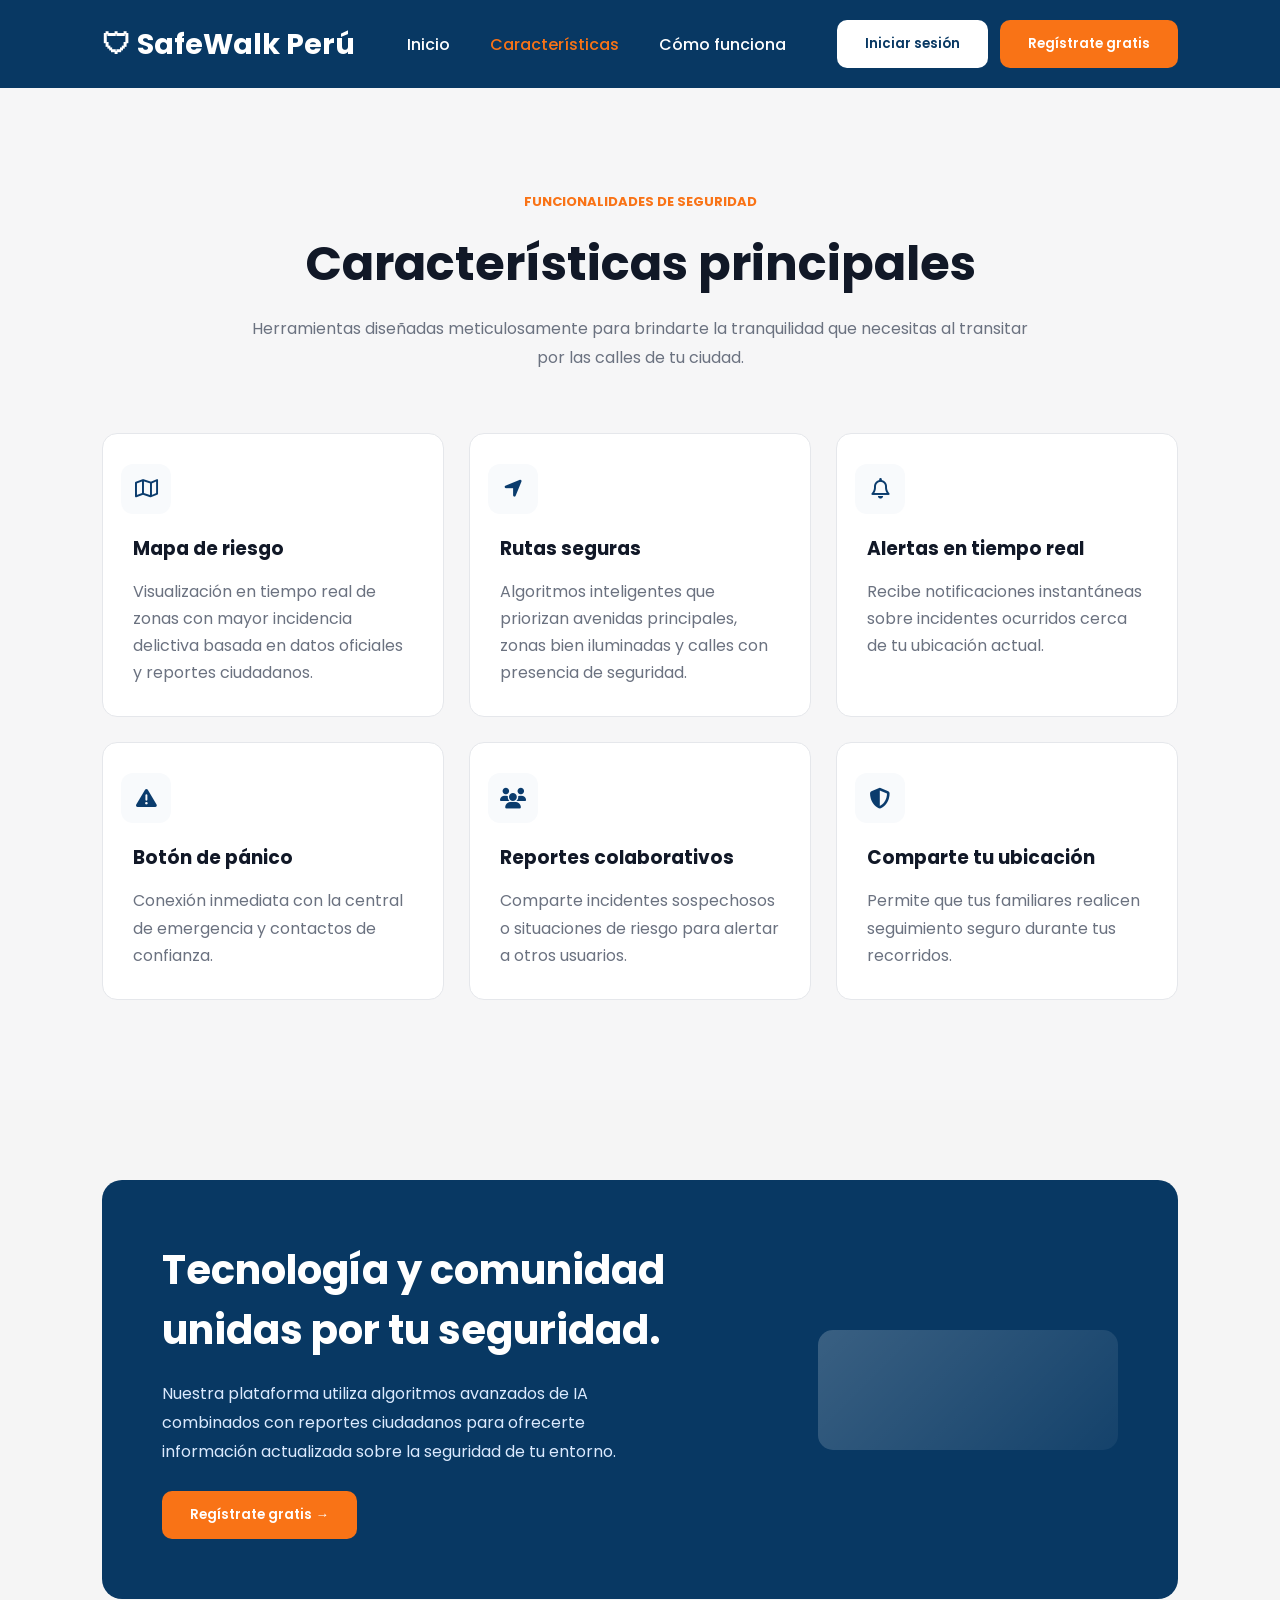
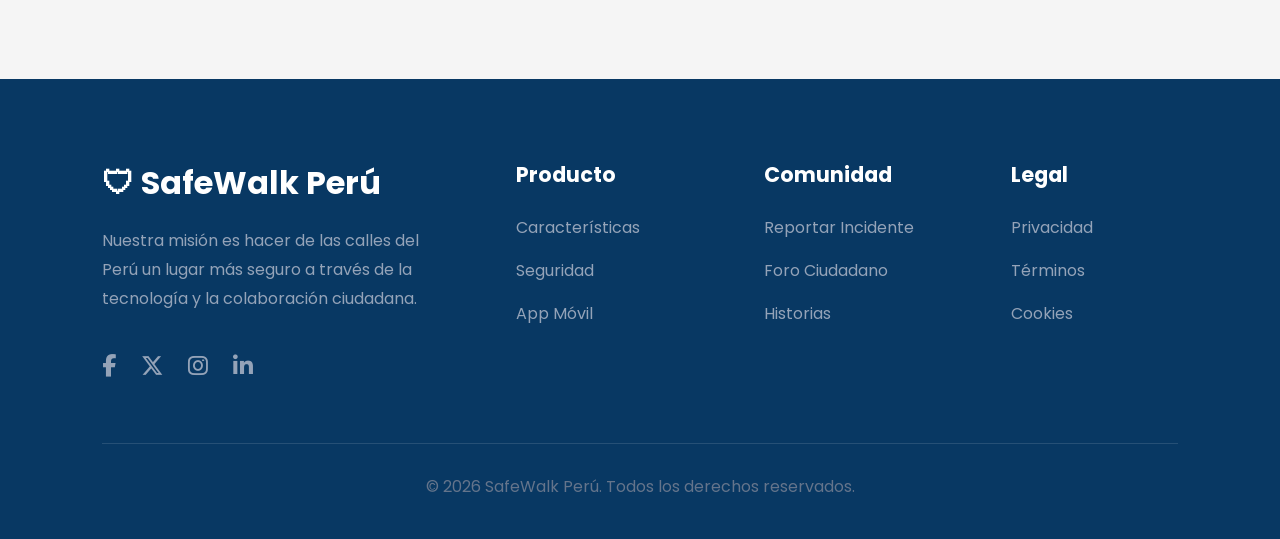
==== caracteristicas.html @ ce7ab17b "Add files via upload" ====
<!DOCTYPE html>
<html lang="es">
  <head>
    <meta charset="UTF-8" />
    <meta name="viewport" content="width=device-width, initial-scale=1.0" />
    <title>Características | SafeWalk Perú</title>

    <link rel="preconnect" href="https://fonts.googleapis.com" />
    <link rel="preconnect" href="https://fonts.gstatic.com" crossorigin />

    <link
      href="https://fonts.googleapis.com/css2?family=Poppins:wght@400;500;600;700;800&display=swap"
      rel="stylesheet"
    />

    <link
      rel="stylesheet"
      href="https://cdnjs.cloudflare.com/ajax/libs/font-awesome/6.5.1/css/all.min.css"
    />

    <link rel="stylesheet" href="styles.css" />
  </head>

  <body>
    <header>
      <nav class="navbar">
        <div class="logo">🛡 SafeWalk Perú</div>

        <ul class="menu">
          <li><a href="index.html">Inicio</a></li>
          <li>
            <a href="caracteristicas.html" class="active">Características</a>
          </li>
          <li><a href="como-funciona.html">Cómo funciona</a></li>
        </ul>

        <div class="nav-buttons">
          <button class="btn-login">Iniciar sesión</button>

          <button class="btn-orange">Regístrate gratis</button>
        </div>
      </nav>
    </header>

    <section class="features-page">
      <div class="features-header">
        <span class="section-tag"> FUNCIONALIDADES DE SEGURIDAD </span>

        <h1>Características principales</h1>

        <p>
          Herramientas diseñadas meticulosamente para brindarte la tranquilidad
          que necesitas al transitar por las calles de tu ciudad.
        </p>
      </div>

      <div class="features-grid">
        <div class="feature-card">
          <div class="feature-icon">
            <i class="fa-regular fa-map"></i>
          </div>

          <h3>Mapa de riesgo</h3>

          <p>
            Visualización en tiempo real de zonas con mayor incidencia delictiva
            basada en datos oficiales y reportes ciudadanos.
          </p>
        </div>

        <div class="feature-card">
          <div class="feature-icon">
            <i class="fa-solid fa-location-arrow"></i>
          </div>

          <h3>Rutas seguras</h3>

          <p>
            Algoritmos inteligentes que priorizan avenidas principales, zonas
            bien iluminadas y calles con presencia de seguridad.
          </p>
        </div>

        <div class="feature-card">
          <div class="feature-icon">
            <i class="fa-regular fa-bell"></i>
          </div>

          <h3>Alertas en tiempo real</h3>

          <p>
            Recibe notificaciones instantáneas sobre incidentes ocurridos cerca
            de tu ubicación actual.
          </p>
        </div>

        <div class="feature-card">
          <div class="feature-icon">
            <i class="fa-solid fa-triangle-exclamation"></i>
          </div>

          <h3>Botón de pánico</h3>

          <p>
            Conexión inmediata con la central de emergencia y contactos de
            confianza.
          </p>
        </div>

        <div class="feature-card">
          <div class="feature-icon">
            <i class="fa-solid fa-users"></i>
          </div>

          <h3>Reportes colaborativos</h3>

          <p>
            Comparte incidentes sospechosos o situaciones de riesgo para alertar
            a otros usuarios.
          </p>
        </div>

        <div class="feature-card">
          <div class="feature-icon">
            <i class="fa-solid fa-shield-halved"></i>
          </div>

          <h3>Comparte tu ubicación</h3>

          <p>
            Permite que tus familiares realicen seguimiento seguro durante tus
            recorridos.
          </p>
        </div>
      </div>
    </section>

    <section class="features-cta">
      <div class="features-cta-content">
        <div>
          <h2>
            Tecnología y comunidad<br />
            unidas por tu seguridad.
          </h2>

          <p>
            Nuestra plataforma utiliza algoritmos avanzados de IA combinados con
            reportes ciudadanos para ofrecerte información actualizada sobre la
            seguridad de tu entorno.
          </p>

          <button class="btn-orange">Regístrate gratis →</button>
        </div>

        <div class="cta-decoration"></div>
      </div>
    </section>

    <footer class="footer">
      <div class="footer-container">
        <div class="footer-brand">
          <h2>🛡 SafeWalk Perú</h2>

          <p>
            Nuestra misión es hacer de las calles del Perú un lugar más seguro a
            través de la tecnología y la colaboración ciudadana.
          </p>

          <div class="social-icons">
            <a href="#">
              <i class="fab fa-facebook-f"></i>
            </a>

            <a href="#">
              <i class="fab fa-x-twitter"></i>
            </a>

            <a href="#">
              <i class="fab fa-instagram"></i>
            </a>

            <a href="#">
              <i class="fab fa-linkedin-in"></i>
            </a>
          </div>
        </div>

        <div class="footer-column">
          <h3>Producto</h3>

          <a href="#">Características</a>
          <a href="#">Seguridad</a>
          <a href="#">App Móvil</a>
        </div>

        <div class="footer-column">
          <h3>Comunidad</h3>

          <a href="#">Reportar Incidente</a>
          <a href="#">Foro Ciudadano</a>
          <a href="#">Historias</a>
        </div>

        <div class="footer-column">
          <h3>Legal</h3>

          <a href="#">Privacidad</a>
          <a href="#">Términos</a>
          <a href="#">Cookies</a>
        </div>
      </div>

      <div class="footer-divider"></div>

      <div class="footer-copy">
        © 2026 SafeWalk Perú. Todos los derechos reservados.
      </div>
    </footer>
  </body>
</html>
---- styles.css ----
* {
  margin: 0;
  padding: 0;
  box-sizing: border-box;
  font-family: "Poppins", sans-serif;
}

body {
  background: #f5f5f5;
  color: #1f2937;
}

/* NAVBAR */

.navbar {
  background: #083863;
  padding: 20px 8%;
  display: flex;
  justify-content: space-between;
  align-items: center;
  position: sticky;
  top: 0;
}

.nav-buttons {
  display: flex;
  gap: 12px;
  align-items: center;
}

.btn-login {
  background: white;
  color: #083863;
  border: none;
  padding: 14px 28px;
  border-radius: 10px;
  cursor: pointer;
  font-weight: 600;
  transition: 0.3s;
}

.btn-login:hover {
  transform: translateY(-2px);
}

.btn-orange {
  background: #f97316;
  color: white;
  border: none;
  padding: 14px 28px;
  border-radius: 10px;
  cursor: pointer;
  font-weight: 600;
  transition: 0.3s;
}

.btn-orange:hover {
  transform: translateY(-2px);
}

.logo {
  color: white;
  font-size: 1.8rem;
  font-weight: 700;
}

.menu {
  display: flex;
  gap: 40px;
  list-style: none;
}

.menu a {
  color: white;
  text-decoration: none;
  font-weight: 500;
}

.btn-orange {
  background: #f97316;
  color: white;
  border: none;
  padding: 14px 28px;
  border-radius: 10px;
  cursor: pointer;
  font-weight: 600;
}

.btn-outline {
  background: white;
  color: #083863;
  border: 1px solid #d1d5db;
  padding: 14px 28px;
  border-radius: 10px;
  cursor: pointer;
}

/* HERO */

.hero {
  max-width: 1300px;
  margin: auto;
  min-height: 90vh;
  display: flex;
  justify-content: space-between;
  align-items: center;
  gap: 100px;
  padding: 80px 40px;
}

.hero-text {
  flex: 1;
}

.badge {
  display: inline-block;
  background: #fff1e8;
  color: #f97316;
  padding: 8px 18px;
  border-radius: 999px;
  font-size: 14px;
  font-weight: 600;
  margin-bottom: 25px;
}

.hero-title {
  font-size: 4rem;
  line-height: 1.05;
  font-weight: 800;
  margin-bottom: 25px;
}

.hero-title span {
  color: #f97316;
}

.hero-description {
  max-width: 620px;
  color: #6b7280;
  font-size: 1.2rem;
  line-height: 1.8;
}

.hero-buttons {
  display: flex;
  gap: 15px;
  margin-top: 35px;
  margin-bottom: 40px;
}

.benefits {
  display: grid;
  grid-template-columns: repeat(2, 1fr);
  gap: 18px 50px;
  color: #4b5563;
}

.hero-image {
  position: relative;
}

.hero-image img {
  width: 520px;
  height: 560px;
  object-fit: cover;
  border-radius: 20px;
  border: 5px solid white;
  box-shadow: 0 25px 60px rgba(0, 0, 0, 0.18);
}

/* TARJETAS FLOTANTES */

.floating-card {
  position: absolute;
  background: white;
  padding: 15px 20px;
  border-radius: 18px;
  box-shadow: 0 10px 30px rgba(0, 0, 0, 0.15);
  display: flex;
  flex-direction: column;
  gap: 4px;
}

.floating-card small {
  color: #6b7280;
}

.top-card {
  top: 30px;
  right: -40px;
}

.left-card {
  left: -40px;
  bottom: 80px;
}

.right-card {
  right: -30px;
  bottom: 20px;
}

/* RESPONSIVE */

@media (max-width: 992px) {
  .hero {
    flex-direction: column;
    text-align: center;
    gap: 60px;
  }

  .hero-title {
    font-size: 3.5rem;
  }

  .benefits {
    grid-template-columns: 1fr;
  }

  .hero-image img {
    width: 100%;
    max-width: 450px;
    height: auto;
  }

  .floating-card {
    display: none;
  }

  .menu {
    display: none;
  }
}

/* DESAFÍOS */

.challenge {
  background: f5f5f5;
  padding: 120px 8%;
}

.section-header {
  text-align: center;
  max-width: 800px;
  margin: 0 auto 70px;
}

.section-header h2 {
  font-size: 3rem;
  font-weight: 800;
  color: #111827;
}

.line {
  width: 80px;
  height: 5px;
  background: #f97316;
  border-radius: 20px;
  margin: 20px auto 30px;
}

.section-header p {
  color: #6b7280;
  font-size: 1.15rem;
  line-height: 1.8;
}

.challenge-cards {
  max-width: 1200px;
  margin: auto;
  display: grid;
  grid-template-columns: repeat(3, 1fr);
  gap: 30px;
}

.challenge-card {
  background: #f1f5f9;
  padding: 45px 35px;
  border-radius: 18px;
  text-align: center;
  transition: 0.3s;
}

.challenge-card:hover {
  transform: translateY(-8px);
  box-shadow: 0 15px 30px rgba(0, 0, 0, 0.08);
}

.icon {
  font-size: 2rem;
  margin-bottom: 20px;
}

.challenge-card h3 {
  font-size: 1.2rem;
  margin-bottom: 18px;
  color: #1f2937;
}

.challenge-card p {
  color: #6b7280;
  line-height: 1.8;
}

/* RESPONSIVE */

@media (max-width: 992px) {
  .challenge-cards {
    grid-template-columns: 1fr;
  }

  .section-header h2 {
    font-size: 2.2rem;
  }
}

/* CTA AZUL */

.community {
  background: #083863;
  padding: 80px 8%;
}

.community-content {
  max-width: 1200px;
  margin: auto;
  display: flex;
  justify-content: space-between;
  align-items: center;
  gap: 60px;
}

.community-text h2 {
  color: white;
  font-size: 3rem;
  line-height: 1.1;
  margin-bottom: 20px;
}

.community-text p {
  color: #dbeafe;
  font-size: 1.15rem;
  line-height: 1.8;
  max-width: 600px;
}

.community-btn {
  background: #f97316;
  color: white;
  border: none;
  padding: 24px 45px;
  border-radius: 16px;
  font-size: 1.2rem;
  font-weight: 600;
  cursor: pointer;

  box-shadow: 0 12px 30px rgba(249, 115, 22, 0.35),
    0 6px 12px rgba(0, 0, 0, 0.12);

  transition: all 0.3s ease;
}

.community-btn:hover {
  transform: translateY(-4px);

  box-shadow: 0 18px 40px rgba(249, 115, 22, 0.45),
    0 10px 20px rgba(0, 0, 0, 0.18);
}

/* PRIORIDAD */

.priority {
  padding: 100px 8%;
  display: flex;
  align-items: center;
  justify-content: center;
  gap: 70px;
  background: #f6f6f7;
}

.priority-image img {
  width: 520px;
  height: 340px;
  object-fit: cover;
  border-radius: 20px;
  box-shadow: 0 10px 25px rgba(0, 0, 0, 0.12);
}

.priority-content {
  max-width: 550px;
}

.priority-content h2 {
  font-size: 3rem;
  line-height: 1.1;
  margin-bottom: 25px;
  color: #111827;
}

.priority-content p {
  color: #6b7280;
  line-height: 1.9;
  margin-bottom: 30px;
}

.feature-box {
  background: white;
  border: 1px solid #e5e7eb;
  border-radius: 16px;
  padding: 20px;
  display: flex;
  gap: 18px;
  align-items: flex-start;
  margin-bottom: 18px;
}

.feature-icon {
  font-size: 1.5rem;
}

.feature-box h4 {
  margin-bottom: 6px;
  color: #111827;
}

.feature-box span {
  color: #6b7280;
  font-size: 0.95rem;
}

/* RESPONSIVE */

@media (max-width: 992px) {
  .community-content {
    flex-direction: column;
    text-align: center;
  }

  .community-btn {
    min-width: auto;
    width: 100%;
  }

  .priority {
    flex-direction: column;
  }

  .priority-image img {
    width: 100%;
    height: auto;
  }

  .priority-content h2 {
    font-size: 2.2rem;
  }
}

.footer {
  background: #083863;
  padding: 80px 8% 40px;
}

.footer-container {
  max-width: 1200px;
  margin: auto;
  display: grid;
  grid-template-columns: 2fr 1fr 1fr 1fr;
  gap: 80px;
}

.footer-brand h2 {
  color: white;
  font-size: 2rem;
  margin-bottom: 20px;
}

.footer-brand p {
  color: #94a3b8;
  line-height: 1.8;
  max-width: 420px;
}

.social-icons {
  display: flex;
  gap: 25px;
  margin-top: 35px;
}

.social-icons a {
  color: #94a3b8;
  text-decoration: none;
  font-size: 1.4rem;
  transition: 0.3s;
}

.social-icons a:hover {
  color: white;
}

.footer-column h3 {
  color: white;
  margin-bottom: 25px;
  font-size: 1.3rem;
}

.footer-column a {
  display: block;
  text-decoration: none;
  color: #94a3b8;
  margin-bottom: 18px;
  transition: 0.3s;
}

.footer-column a:hover {
  color: white;
}

.footer-divider {
  max-width: 1200px;
  margin: 60px auto 30px;
  border-top: 1px solid rgba(255, 255, 255, 0.12);
}

.footer-copy {
  text-align: center;
  color: #64748b;
}

/* RESPONSIVE */

@media (max-width: 992px) {
  .footer-container {
    grid-template-columns: 1fr;
    gap: 40px;
  }

  .footer-brand {
    text-align: center;
  }

  .footer-brand p {
    margin: auto;
  }

  .social-icons {
    justify-content: center;
  }
}

.features-page {
  padding: 100px 8%;
  background: #f6f6f7;
}

.features-header {
  text-align: center;
  max-width: 800px;
  margin: auto;
}

.section-tag {
  color: #f97316;
  font-size: 13px;
  font-weight: 700;
}

.features-header h1 {
  font-size: 3rem;
  margin: 15px 0;
  color: #111827;
}

.features-header p {
  color: #6b7280;
  line-height: 1.8;
}

/* GRID */

.features-grid {
  margin-top: 60px;

  display: grid;
  grid-template-columns: repeat(3, 1fr);
  gap: 25px;

  max-width: 1200px;
  margin-left: auto;
  margin-right: auto;
}

.feature-card {
  background: white;
  border: 1px solid #e5e7eb;
  border-radius: 15px;
  padding: 30px;
  transition: 0.3s;
}

.feature-card:hover {
  transform: translateY(-5px);
  box-shadow: 0 15px 30px rgba(0, 0, 0, 0.08);
}

.feature-icon {
  font-size: 2rem;
  margin-bottom: 20px;
}

.feature-card h3 {
  margin-bottom: 15px;
  color: #111827;
}

.feature-card p {
  color: #6b7280;
  line-height: 1.7;
}

/* CTA */

.features-cta {
  padding: 80px 8%;
}

.features-cta-content {
  max-width: 1200px;
  margin: auto;

  background: #083863;
  border-radius: 20px;

  padding: 60px;

  display: flex;
  justify-content: space-between;
  align-items: center;
}

.features-cta-content h2 {
  color: white;
  font-size: 2.5rem;
  margin-bottom: 20px;
}

.features-cta-content p {
  color: #dbeafe;
  max-width: 500px;
  line-height: 1.8;
  margin-bottom: 25px;
}

.cta-decoration {
  width: 300px;
  height: 120px;

  background: linear-gradient(
    135deg,
    rgba(255, 255, 255, 0.2),
    rgba(255, 255, 255, 0.05)
  );

  border-radius: 15px;
}

/* RESPONSIVE */

@media (max-width: 992px) {
  .features-grid {
    grid-template-columns: 1fr;
  }

  .features-cta-content {
    flex-direction: column;
    gap: 40px;
    text-align: center;
  }

  .features-header h1 {
    font-size: 2.2rem;
  }
}

.active {
  color: #f97316 !important;
  font-weight: 700;
}

.feature-icon {
  width: 50px;
  height: 50px;
  display: flex;
  align-items: center;
  justify-content: center;
  background: #f8fafc;
  border-radius: 12px;
  color: #0b3c6d;
  font-size: 1.3rem;
  margin-bottom: 20px;
  margin-left: -12px; /* mueve a la izquierda */
}

/* COMO FUNCIONA */

.how-page {
  padding: 80px 8%;
  background: #f6f6f7;
}

.how-header {
  text-align: center;
  max-width: 800px;
  margin: auto;
}

.how-header h1 {
  font-size: 3.5rem;
  margin: 15px 0;
}

.how-header span {
  color: #0b3c6d;
}

.how-header p {
  color: #6b7280;
  line-height: 1.8;
}

.timeline {
  max-width: 1000px;
  margin: 80px auto 0;
  position: relative;
}

.timeline::before {
  content: "";
  position: absolute;
  left: 25px;
  top: 0;
  bottom: 0;
  width: 3px;
  background: #dbe4ef;
}

.timeline-item {
  display: flex;
  gap: 30px;
  margin-bottom: 40px;
  position: relative;
}

.timeline-number {
  width: 50px;
  height: 50px;
  border-radius: 50%;
  background: #0b3c6d;
  color: white;
  display: flex;
  align-items: center;
  justify-content: center;
  font-weight: 700;
  z-index: 2;
}

.timeline-card {
  flex: 1;
  background: white;
  border-radius: 18px;
  border: 1px solid #e5e7eb;
  padding: 20px;
  display: flex;
  gap: 25px;
}

.timeline-card img {
  width: 220px;
  height: 130px;
  object-fit: cover;
  border-radius: 12px;
}

.timeline-content h3 {
  margin-bottom: 15px;
  color: #111827;
}

.timeline-content p {
  color: #6b7280;
  line-height: 1.8;
}

/* CTA COMO FUNCIONA */

.walk-cta {
  padding: 60px 8%;
}

.walk-cta-content {
  max-width: 1200px;
  margin: auto;

  background: #083863;
  border-radius: 18px;

  padding: 40px 50px;

  display: flex;
  justify-content: space-between;
  align-items: center;

  box-shadow: 0 10px 25px rgba(0, 0, 0, 0.12);
}

.walk-cta-text h2 {
  color: white;
  font-size: 2.3rem;
  margin-bottom: 15px;
}

.walk-cta-text p {
  color: #dbeafe;
  font-size: 1.05rem;
  line-height: 1.8;
  max-width: 500px;
}

.walk-cta-buttons {
  display: flex;
  gap: 15px;
}

.walk-cta-buttons .btn-orange {
  min-width: 200px;
}

.walk-cta-buttons .btn-outline {
  background: white;
  border: none;
  min-width: 180px;
  color: #374151;
}

/* RESPONSIVE */

@media (max-width: 992px) {
  .walk-cta-content {
    flex-direction: column;
    text-align: center;
    gap: 30px;
  }

  .walk-cta-buttons {
    width: 100%;
    justify-content: center;
  }
}
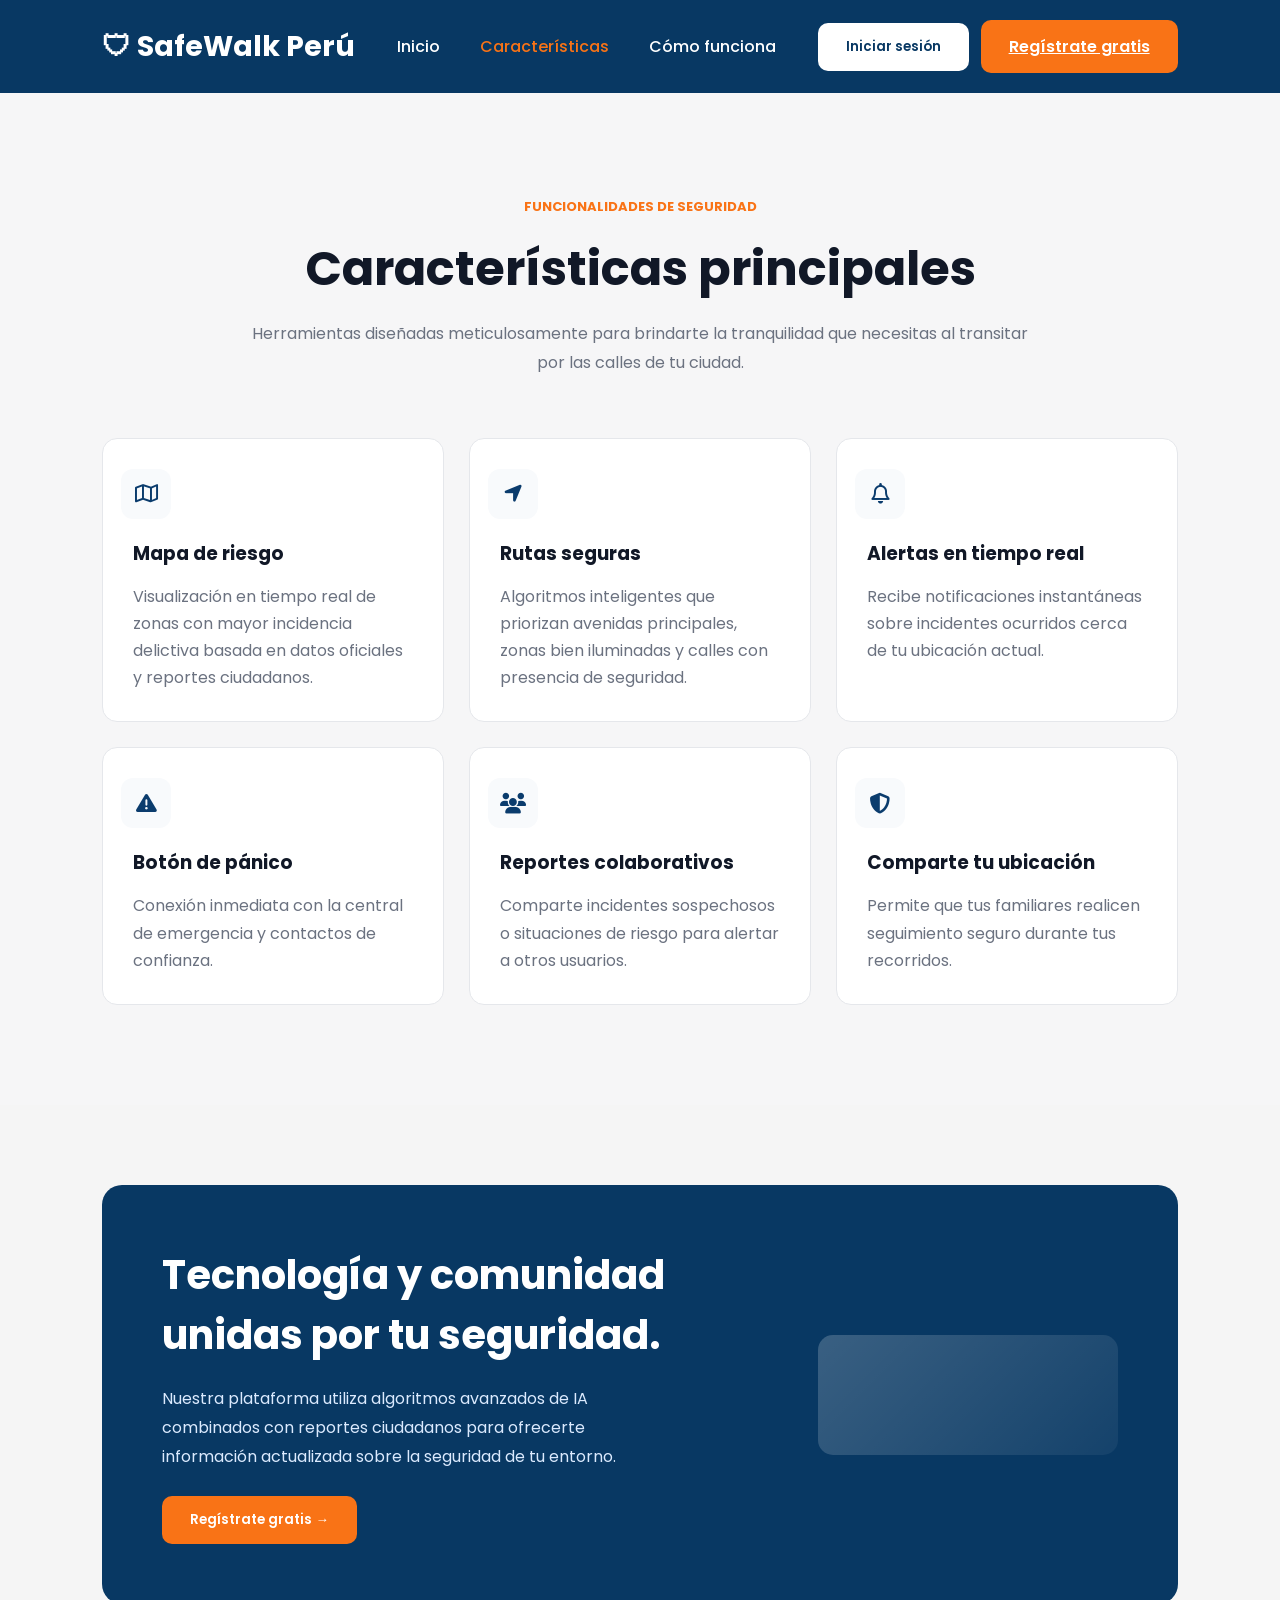
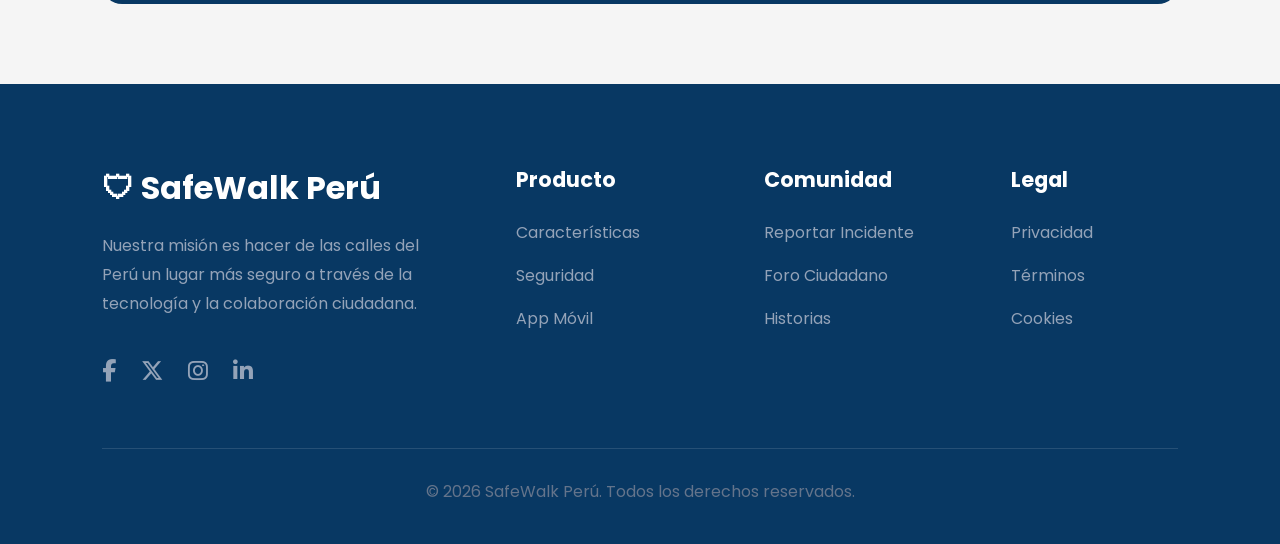
==== commit 052c0bb9: "caracteristicas.html" ====
--- a/caracteristicas.html
+++ b/caracteristicas.html
@@ -37,7 +37,7 @@
         <div class="nav-buttons">
           <button class="btn-login">Iniciar sesión</button>
 
-          <button class="btn-orange">Regístrate gratis</button>
+          <a href="registro.html" class="btn-orange"> Regístrate gratis </a>
         </div>
       </nav>
     </header>
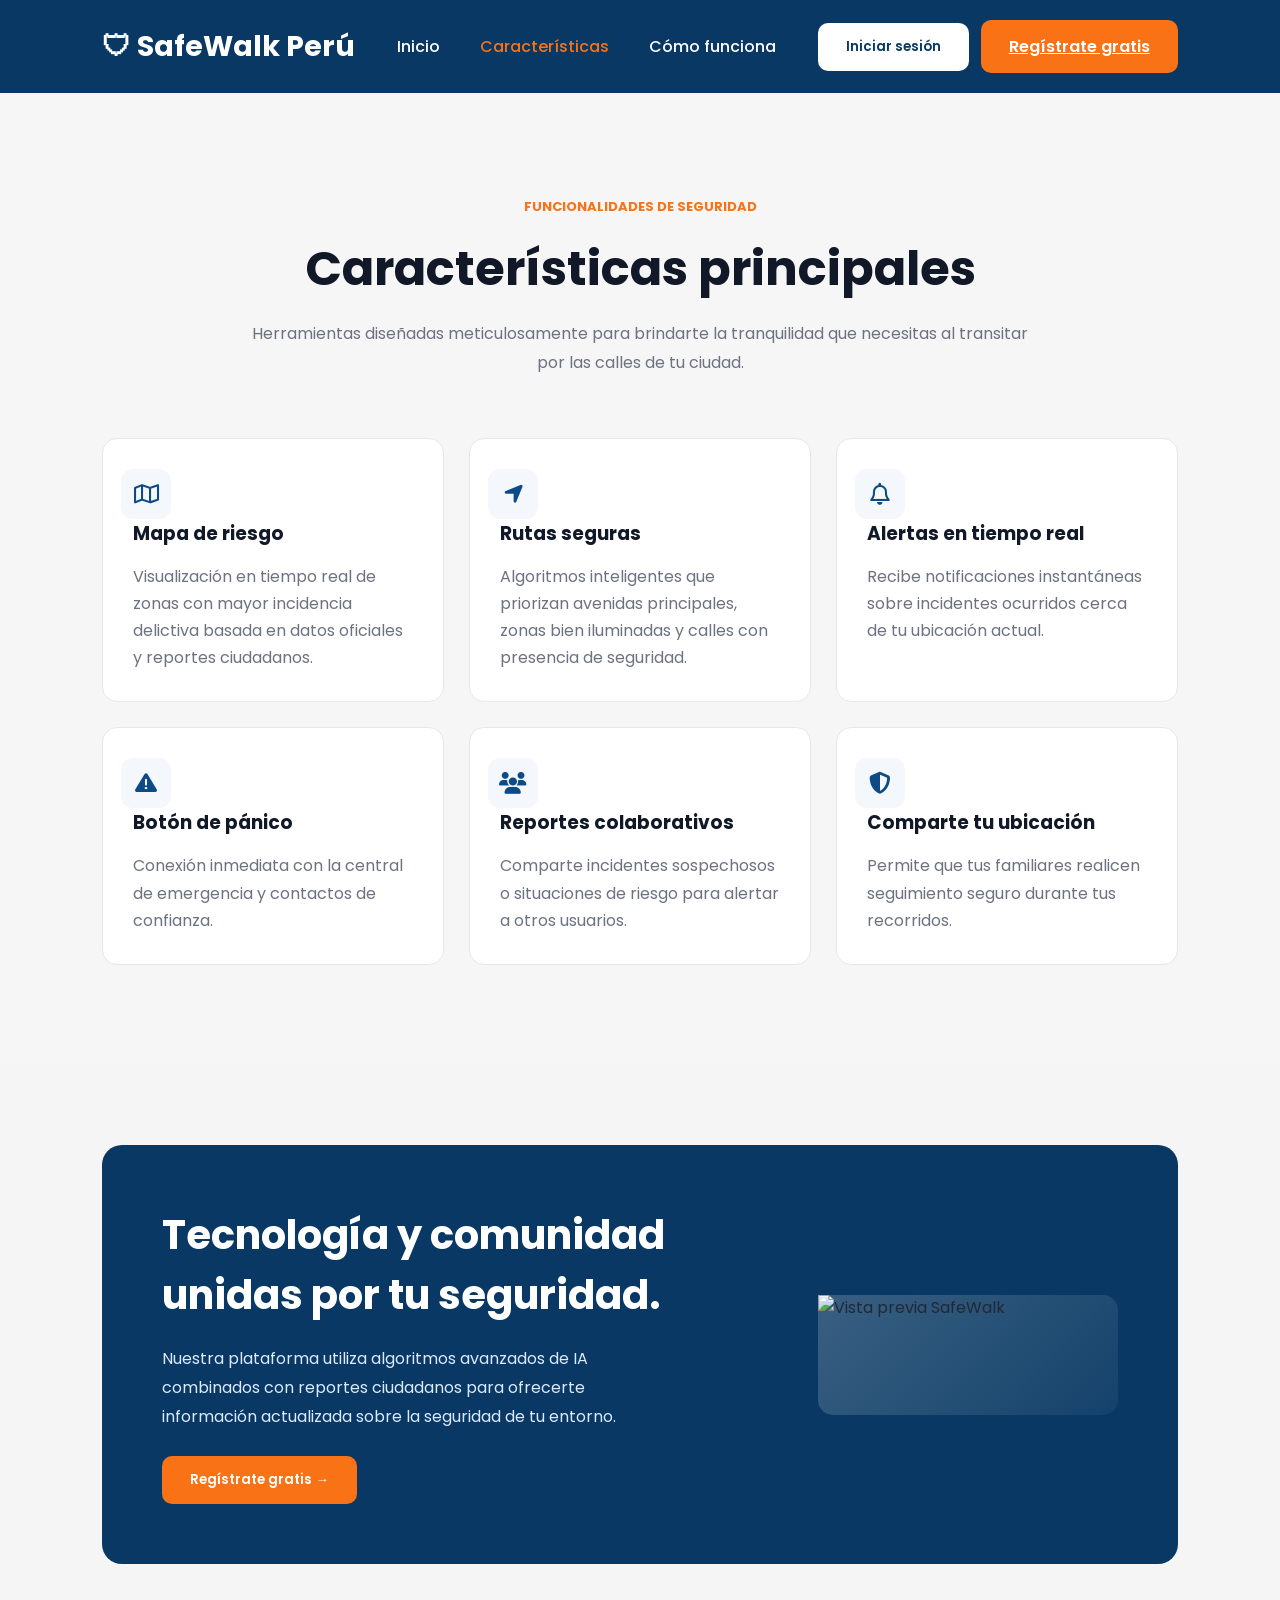
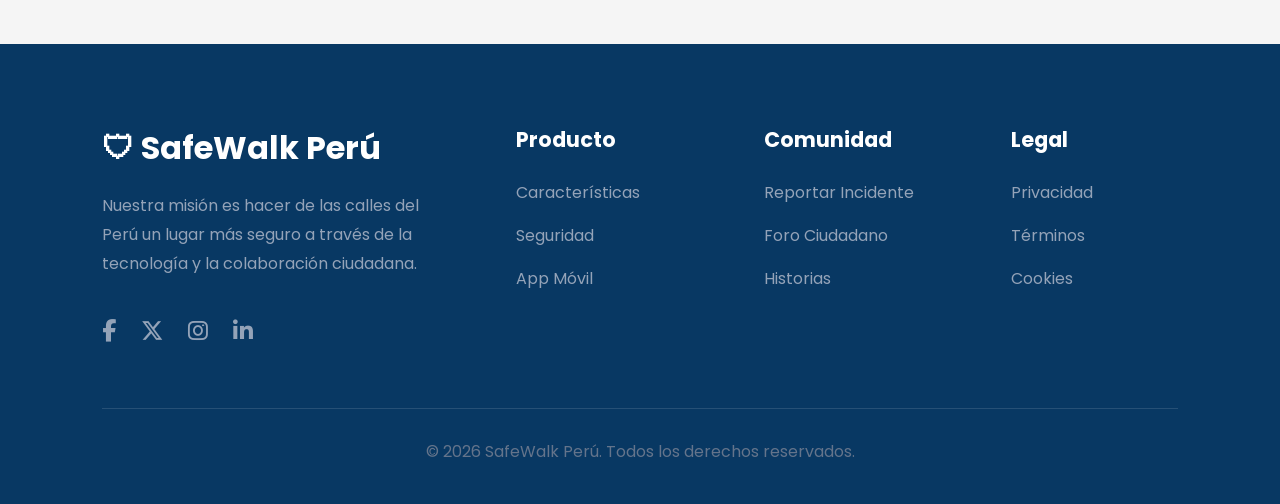
==== commit c7a9e212: "feat: add image to CTA section" ====
--- a/caracteristicas.html
+++ b/caracteristicas.html
@@ -152,8 +152,9 @@
           <button class="btn-orange">Regístrate gratis →</button>
         </div>
 
-        <div class="cta-decoration"></div>
-      </div>
+        <div class="cta-decoration">
+  <img src="imagenes/safewalk-app.jpg" alt="Vista previa SafeWalk" />
+</div>
     </section>
 
     <footer class="footer">
--- a/styles.css
+++ b/styles.css
@@ -287,8 +287,22 @@
 }
 
 .icon {
-  font-size: 2rem;
-  margin-bottom: 20px;
+  width: 60px;
+  height: 60px;
+
+  display: flex;
+  align-items: center;
+  justify-content: center;
+
+  background: #eef4ff;
+  border-radius: 12px;
+
+  margin: 0 auto 20px;
+}
+
+.icon i {
+  font-size: 24px;
+  color: #0b3c6d;
 }
 
 .challenge-card h3 {
@@ -414,10 +428,6 @@
   margin-bottom: 18px;
 }
 
-.feature-icon {
-  font-size: 1.5rem;
-}
-
 .feature-box h4 {
   margin-bottom: 6px;
   color: #111827;
@@ -602,11 +612,6 @@
   box-shadow: 0 15px 30px rgba(0, 0, 0, 0.08);
 }
 
-.feature-icon {
-  font-size: 2rem;
-  margin-bottom: 20px;
-}
-
 .feature-card h3 {
   margin-bottom: 15px;
   color: #111827;
@@ -689,17 +694,21 @@
 .feature-icon {
   width: 50px;
   height: 50px;
+  background: #f4f7fb;
+  border-radius: 12px;
+
   display: flex;
   align-items: center;
   justify-content: center;
-  background: #f8fafc;
-  border-radius: 12px;
-  color: #0b3c6d;
-  font-size: 1.3rem;
-  margin-bottom: 20px;
-  margin-left: -12px; /* mueve a la izquierda */
-}
-
+
+  flex-shrink: 0;
+  margin-left: -12px;
+}
+
+.feature-icon i {
+  font-size: 22px;
+  color: #0d4b87;
+}
 /* COMO FUNCIONA */
 
 .how-page {
@@ -855,3 +864,407 @@
     justify-content: center;
   }
 }
+
+.register-page {
+  padding: 80px 8%;
+}
+
+.register-container {
+  max-width: 1200px;
+  margin: auto;
+
+  display: grid;
+  grid-template-columns: 1fr 1fr;
+  gap: 40px;
+}
+
+.register-form {
+  background: white;
+  padding: 40px;
+  border-radius: 20px;
+  border: 1px solid #e5e7eb;
+}
+
+.register-form h1 {
+  margin-bottom: 10px;
+}
+
+.register-form p {
+  color: #6b7280;
+  margin-bottom: 25px;
+}
+
+.register-form label {
+  display: block;
+  margin: 15px 0 8px;
+  font-weight: 600;
+}
+
+.register-form input {
+  width: 100%;
+  padding: 14px;
+  border: 1px solid #d1d5db;
+  border-radius: 10px;
+}
+
+.register-btn {
+  width: 100%;
+  margin-top: 25px;
+  background: #f97316;
+  color: white;
+  border: none;
+  padding: 15px;
+  border-radius: 10px;
+  font-weight: 600;
+  cursor: pointer;
+}
+
+.register-info {
+  position: relative;
+}
+
+.register-info img {
+  width: 100%;
+  height: 100%;
+  object-fit: cover;
+  border-radius: 20px;
+}
+
+.overlay-card {
+  position: absolute;
+  left: 25px;
+  right: 25px;
+  bottom: 25px;
+
+  background: rgba(11, 60, 109, 0.9);
+  color: white;
+
+  padding: 20px;
+  border-radius: 15px;
+}
+
+@media (max-width: 992px) {
+  .register-container {
+    grid-template-columns: 1fr;
+  }
+}
+
+/* =========================
+   REGISTRO
+========================= */
+
+.register-page {
+  padding: 80px 8%;
+}
+
+.register-container {
+  max-width: 1300px;
+  margin: auto;
+
+  display: grid;
+  grid-template-columns: 1fr 1fr;
+  gap: 40px;
+  align-items: start;
+}
+
+.register-form {
+  background: white;
+  border: 1px solid #e5e7eb;
+  border-radius: 20px;
+  padding: 40px;
+
+  box-shadow: 0 10px 30px rgba(0, 0, 0, 0.06);
+}
+
+.register-form h1 {
+  font-size: 2.1rem;
+  margin-bottom: 10px;
+  color: #111827;
+}
+
+.register-form p {
+  color: #6b7280;
+  margin-bottom: 25px;
+}
+
+.register-form label {
+  display: block;
+  font-weight: 600;
+  margin-bottom: 8px;
+  margin-top: 18px;
+}
+
+.register-form input {
+  width: 100%;
+  padding: 14px 16px;
+  border: 1px solid #d1d5db;
+  border-radius: 10px;
+  font-size: 15px;
+}
+
+.register-form input:focus {
+  outline: none;
+  border-color: #0b3c6d;
+}
+
+.register-btn {
+  width: 100%;
+  margin-top: 25px;
+  background: #f97316;
+  color: white;
+  border: none;
+  border-radius: 10px;
+  padding: 15px;
+  font-weight: 600;
+  cursor: pointer;
+  transition: 0.3s;
+}
+
+.register-btn:hover {
+  background: #ea580c;
+}
+
+/* =========================
+ SEPARADOR
+========================= */
+
+.separator {
+  display: flex;
+  align-items: center;
+  gap: 15px;
+  margin: 25px 0;
+  color: #9ca3af;
+  font-size: 12px;
+  text-align: center;
+}
+
+.separator::before,
+.separator::after {
+  content: "";
+  flex: 1;
+  height: 1px;
+  background: #e5e7eb;
+}
+
+/* =========================
+ SOCIAL LOGIN
+========================= */
+
+.social-login {
+  display: flex;
+  gap: 12px;
+}
+
+.social-btn {
+  flex: 1;
+  background: white;
+  border: 1px solid #d1d5db;
+  border-radius: 10px;
+  padding: 12px;
+  cursor: pointer;
+
+  display: flex;
+  align-items: center;
+  justify-content: center;
+  gap: 8px;
+
+  transition: 0.3s;
+}
+
+.social-btn:hover {
+  background: #f9fafb;
+}
+
+.social-btn i {
+  color: #f97316;
+}
+
+/* =========================
+ LOGIN LINK
+========================= */
+
+.login-link {
+  text-align: center;
+  margin-top: 20px;
+  font-size: 14px;
+}
+
+.login-link a {
+  color: #f97316;
+  text-decoration: none;
+  font-weight: 600;
+}
+
+.terms {
+  text-align: center;
+  margin-top: 15px;
+  font-size: 11px;
+  color: #6b7280;
+  line-height: 1.5;
+}
+
+.terms a {
+  color: #6b7280;
+}
+
+/* =========================
+ PANEL DERECHO
+========================= */
+
+.register-right {
+  display: flex;
+  flex-direction: column;
+}
+
+.register-info {
+  position: relative;
+  overflow: hidden;
+  border-radius: 20px;
+
+  box-shadow: 0 10px 30px rgba(0, 0, 0, 0.08);
+}
+
+.register-info img {
+  width: 100%;
+  height: 500px;
+  object-fit: cover;
+  display: block;
+}
+
+.overlay-card {
+  position: absolute;
+  left: 20px;
+  right: 20px;
+  bottom: 20px;
+
+  background: rgba(11, 60, 109, 0.92);
+  color: white;
+
+  padding: 20px;
+  border-radius: 15px;
+  backdrop-filter: blur(8px);
+}
+
+.overlay-card h3 {
+  margin-bottom: 8px;
+  font-size: 1.8rem;
+}
+
+.overlay-card p {
+  line-height: 1.6;
+}
+
+/* =========================
+ TESTIMONIO
+========================= */
+
+.testimonial-card {
+  margin-top: 20px;
+
+  background: white;
+  border: 1px solid #e5e7eb;
+  border-radius: 16px;
+
+  padding: 25px;
+
+  box-shadow: 0 10px 30px rgba(0, 0, 0, 0.05);
+}
+
+.testimonial-card p {
+  font-style: italic;
+  color: #374151;
+  line-height: 1.8;
+  margin-bottom: 20px;
+}
+
+.testimonial-user {
+  display: flex;
+  align-items: center;
+  gap: 12px;
+}
+
+.testimonial-user img {
+  width: 50px;
+  height: 50px;
+  border-radius: 50%;
+  object-fit: cover;
+}
+
+.testimonial-user h4 {
+  margin: 0;
+  font-size: 16px;
+}
+
+.testimonial-user span {
+  color: #6b7280;
+  font-size: 13px;
+}
+
+/* =========================
+ ESTADÍSTICAS
+========================= */
+
+.stats {
+  display: flex;
+  gap: 15px;
+  margin-top: 20px;
+}
+
+.stat-box {
+  flex: 1;
+
+  background: white;
+  border: 1px solid #e5e7eb;
+  border-radius: 12px;
+
+  text-align: center;
+
+  padding: 20px;
+
+  box-shadow: 0 5px 15px rgba(0, 0, 0, 0.04);
+}
+
+.stat-box h3 {
+  font-size: 2rem;
+  font-weight: 800;
+  margin-bottom: 5px;
+}
+
+.stat-box:nth-child(1) h3 {
+  color: #0b3c6d;
+}
+
+.stat-box:nth-child(2) h3 {
+  color: #f97316;
+}
+
+.stat-box:nth-child(3) h3 {
+  color: #111827;
+}
+
+.stat-box p {
+  color: #6b7280;
+  font-size: 13px;
+}
+
+/* =========================
+ RESPONSIVE
+========================= */
+
+@media (max-width: 992px) {
+  .register-container {
+    grid-template-columns: 1fr;
+  }
+
+  .social-login {
+    flex-direction: column;
+  }
+
+  .stats {
+    flex-direction: column;
+  }
+
+  .register-info img {
+    height: 350px;
+  }
+}
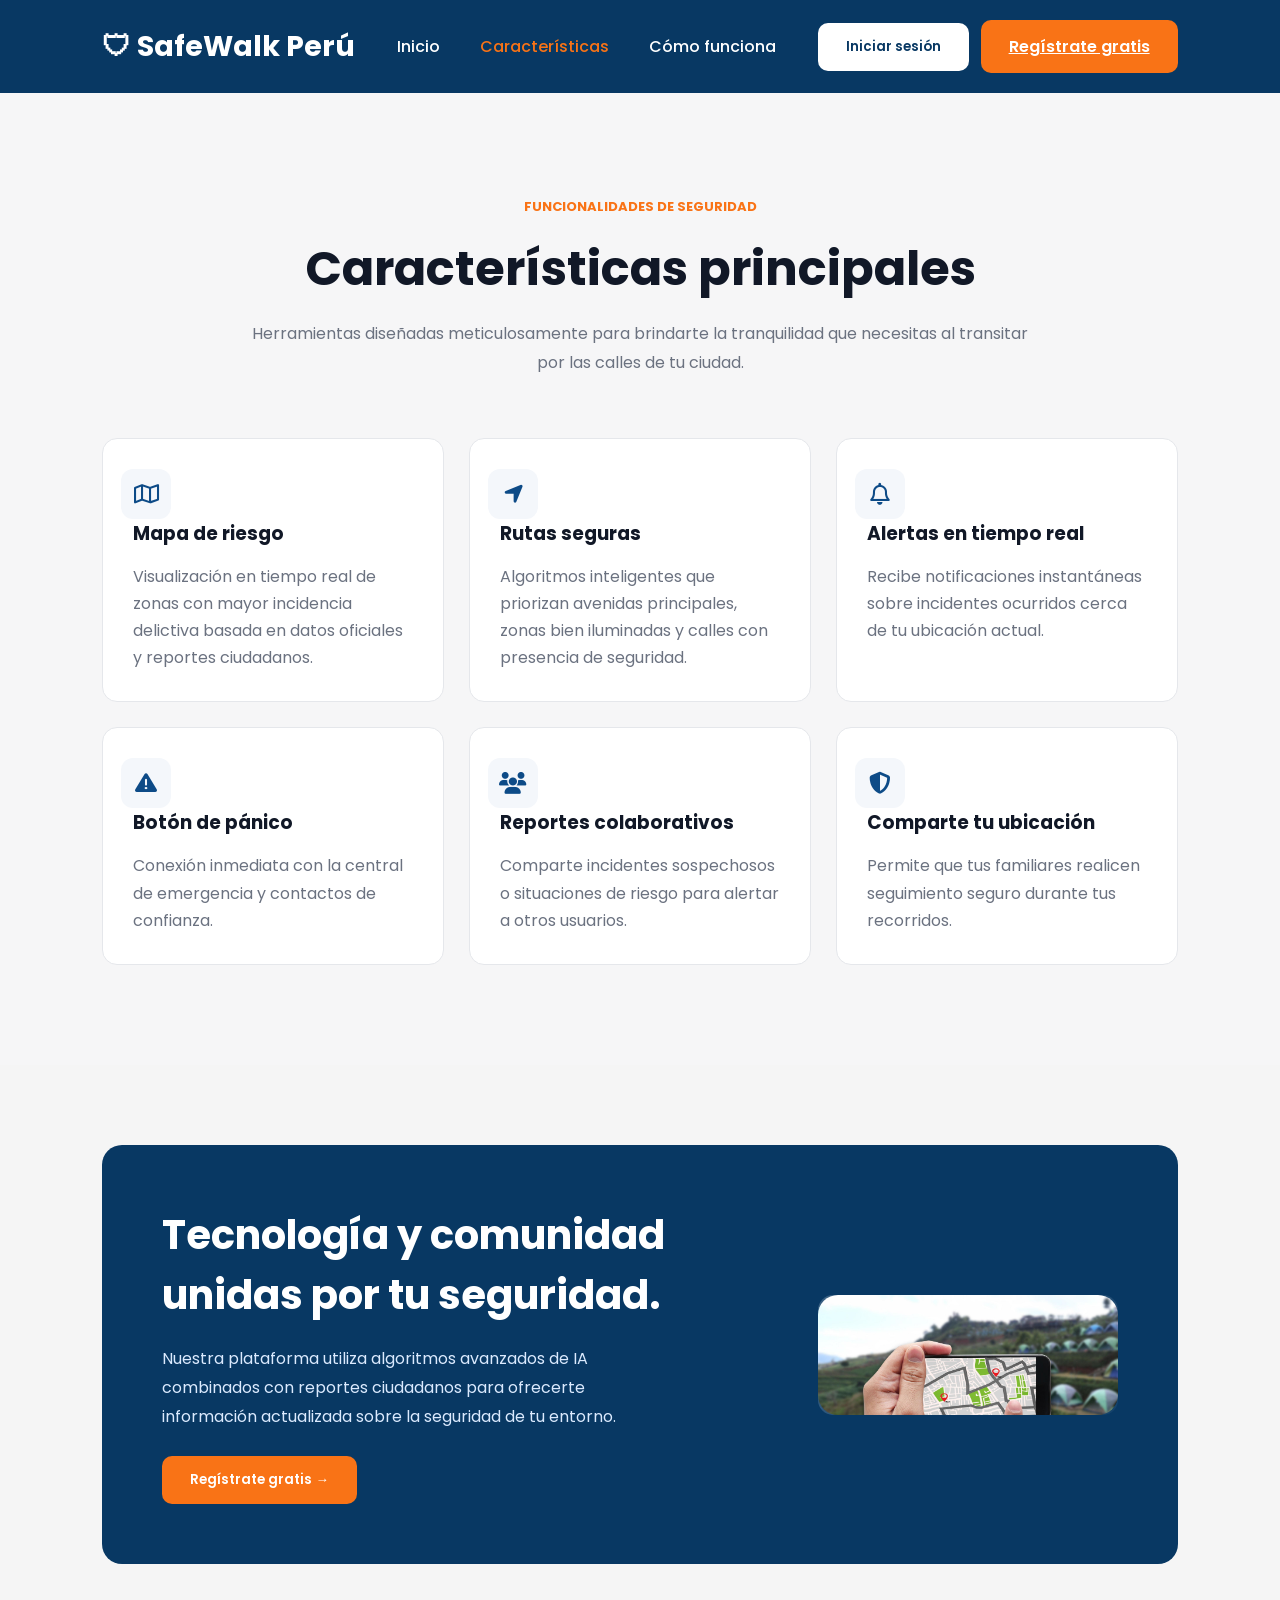
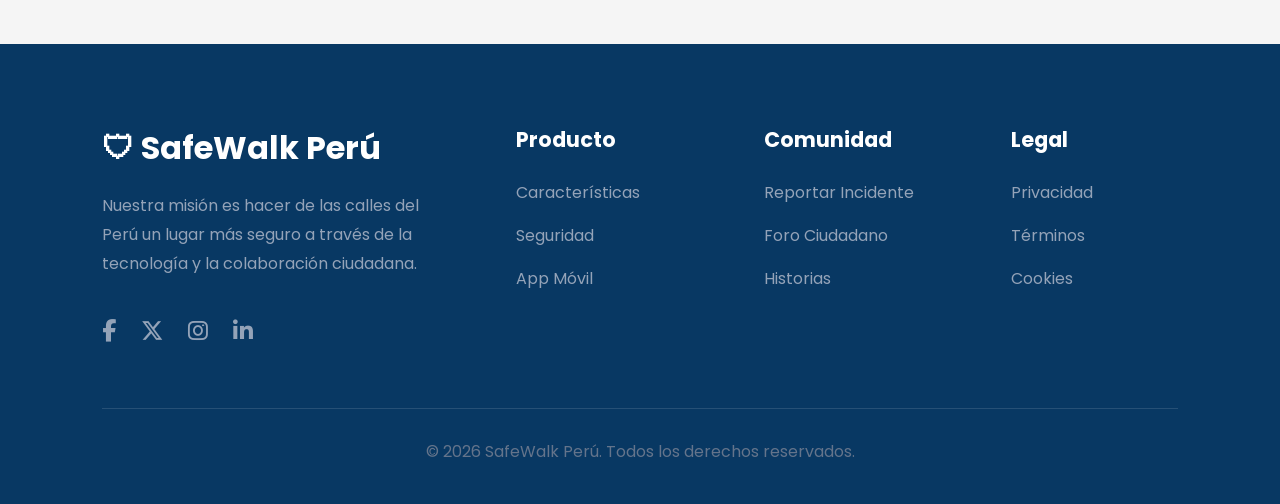
==== commit 04757f59: "fix: correct image path in CTA section" ====
--- a/caracteristicas.html
+++ b/caracteristicas.html
@@ -153,7 +153,7 @@
         </div>
 
         <div class="cta-decoration">
-  <img src="imagenes/safewalk-app.jpg" alt="Vista previa SafeWalk" />
+  <img src="images/safewalk-app.jpg" alt="Vista previa SafeWalk" />
 </div>
     </section>
 
--- a/styles.css
+++ b/styles.css
@@ -1268,3 +1268,9 @@
     height: 350px;
   }
 }
+.cta-decoration img {
+  width: 100%;
+  height: 100%;
+  object-fit: cover;
+  border-radius: 20px;
+}
